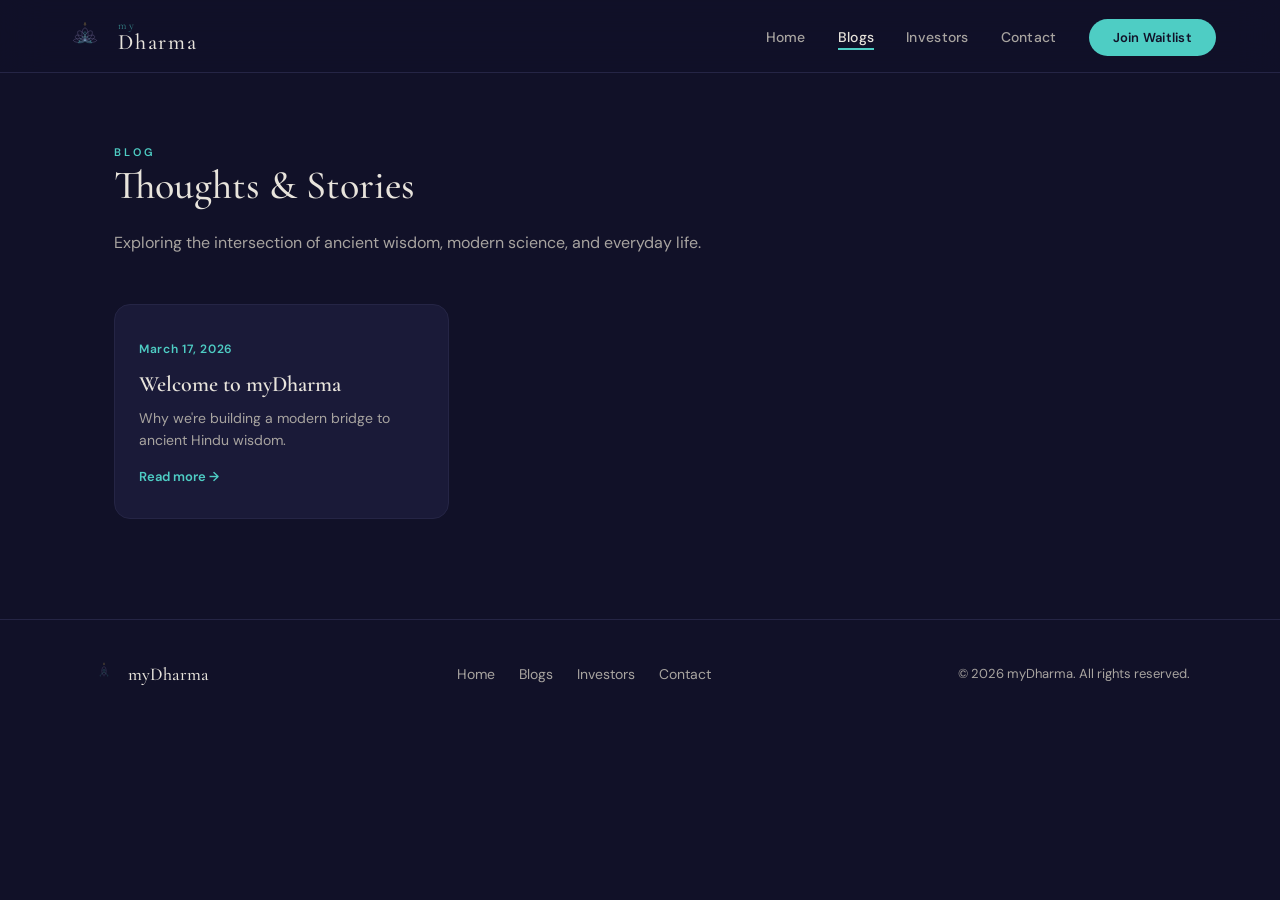
==== website/blogs/index.html @ 7bfa913f "Added website" ====
<!DOCTYPE html>
<html lang="en">
<head>
<meta charset="UTF-8">
<meta name="viewport" content="width=device-width, initial-scale=1.0">
<title>myDharma — Blog</title>
<link href="https://fonts.googleapis.com/css2?family=Cormorant+Garamond:ital,wght@0,300;0,400;0,500;0,600;0,700;1,300;1,400&family=DM+Sans:ital,wght@0,300;0,400;0,500;0,600;0,700;1,400&display=swap" rel="stylesheet">
<link rel="stylesheet" href="../css/styles.css">
<link rel="icon" href="../assets/icons/favicon-32.svg" sizes="32x32" type="image/svg+xml">
<link rel="icon" href="../assets/icons/favicon-16.svg" sizes="16x16" type="image/svg+xml">
<link rel="apple-touch-icon" href="../assets/icons/apple-touch-icon.svg">
</head>
<body>

<!-- NAV -->
<nav>
  <div class="nav-inner">
    <a href="/" class="nav-brand">
      <img class="nav-logo" src="../assets/icons/logo.svg" alt="myDharma" width="42" height="42">
      <span class="nav-brand-text">
        <span class="nav-brand-my">my</span>
        <span class="nav-brand-dharma">Dharma</span>
      </span>
    </a>
    <ul class="nav-links">
      <li><a href="/" class="nav-link">Home</a></li>
      <li><a href="/blogs/" class="nav-link active">Blogs</a></li>
      <li><a href="/investors.html" class="nav-link">Investors</a></li>
      <li><a href="/contact.html" class="nav-link">Contact</a></li>
      <li><a href="/#waitlist" class="nav-cta">Join Waitlist</a></li>
    </ul>
    <button class="hamburger" onclick="toggleMenu()" aria-label="Menu">
      <span></span><span></span><span></span>
    </button>
  </div>
</nav>

<!-- Mobile Menu -->
<div class="mobile-menu" id="mobileMenu">
  <a href="/" onclick="closeMenu()">Home</a>
  <a href="/blogs/" onclick="closeMenu()">Blogs</a>
  <a href="/investors.html" onclick="closeMenu()">Investors</a>
  <a href="/contact.html" onclick="closeMenu()">Contact</a>
  <a href="/#waitlist" class="nav-cta-mobile" onclick="closeMenu()">Join Waitlist</a>
</div>

<!-- BLOG LISTING -->
<section class="blog-listing" id="blog-listing">
  <div class="fade-up">
    <span class="section-label">Blog</span>
    <h1 class="section-title">Thoughts & Stories</h1>
    <p class="section-subtitle">Exploring the intersection of ancient wisdom, modern science, and everyday life.</p>
  </div>
  <div class="blog-grid" id="blogGrid">
    <p class="blog-loading">Loading posts...</p>
  </div>
</section>

<!-- FOOTER -->
<footer>
  <div class="footer-inner">
    <div class="footer-brand">
      <img class="footer-logo" src="../assets/icons/logo-footer.svg" alt="myDharma" width="28" height="28">
      <span class="footer-text">myDharma</span>
    </div>
    <div class="footer-nav">
      <a href="/">Home</a>
      <a href="/blogs/">Blogs</a>
      <a href="/investors.html">Investors</a>
      <a href="/contact.html">Contact</a>
    </div>
    <span class="footer-copy">&copy; 2026 myDharma. All rights reserved.</span>
  </div>
</footer>

<script src="../js/main.js"></script>
<script>
(async function loadBlogListing() {
  const grid = document.getElementById('blogGrid');
  try {
    const res = await fetch('manifest.json');
    const posts = await res.json();

    if (!posts.length) {
      grid.innerHTML = '<p class="blog-loading">No posts yet. Check back soon!</p>';
      return;
    }

    grid.innerHTML = posts.map(post => `
      <a href="post.html?slug=${encodeURIComponent(post.slug)}" class="blog-card fade-up">
        <span class="blog-card-date">${new Date(post.date).toLocaleDateString('en-US', { year: 'numeric', month: 'long', day: 'numeric' })}</span>
        <h3 class="blog-card-title">${post.title}</h3>
        <p class="blog-card-excerpt">${post.excerpt}</p>
        <span class="blog-card-read">Read more →</span>
      </a>
    `).join('');

    // Re-observe new fade-up elements
    grid.querySelectorAll('.fade-up').forEach(el => {
      if (typeof observer !== 'undefined') observer.observe(el);
    });
  } catch {
    grid.innerHTML = '<p class="blog-loading">Could not load posts.</p>';
  }
})();
</script>

</body>
</html>
---- website/css/styles.css ----
:root {
  --bg: #111128;
  --surface: #1a1a38;
  --text-primary: #E8E4DC;
  --text-secondary: #a8a4a0;
  --accent-primary: #4ECDC4;
  --accent-secondary: #9B8EC4;
  --highlight: #FFD25A;
  --border: #252545;
  --success: #5AD4A6;
  --error: #E85D75;
}

* { margin: 0; padding: 0; box-sizing: border-box; }

html {
  scroll-behavior: smooth;
  scroll-padding-top: 80px;
}

body {
  font-family: 'DM Sans', sans-serif;
  background: var(--bg);
  color: var(--text-primary);
  overflow-x: hidden;
  -webkit-font-smoothing: antialiased;
}

/* ===== NAV ===== */
nav {
  position: fixed;
  top: 0;
  left: 0;
  width: 100%;
  z-index: 1000;
  background: rgba(17, 17, 40, 0.85);
  backdrop-filter: blur(20px);
  -webkit-backdrop-filter: blur(20px);
  border-bottom: 1px solid var(--border);
  transition: all 0.3s ease;
}

.nav-inner {
  max-width: 1200px;
  margin: 0 auto;
  padding: 0 24px;
  height: 72px;
  display: flex;
  align-items: center;
  justify-content: space-between;
}

.nav-brand {
  display: flex;
  align-items: center;
  gap: 12px;
  text-decoration: none;
}

.nav-logo {
  width: 42px;
  height: 42px;
}

.nav-brand-text {
  display: flex;
  flex-direction: column;
  line-height: 1;
}

.nav-brand-my {
  font-family: 'Cormorant Garamond', serif;
  font-size: 11px;
  letter-spacing: 0.25em;
  color: var(--accent-primary);
  opacity: 0.7;
  font-weight: 300;
}

.nav-brand-dharma {
  font-family: 'Cormorant Garamond', serif;
  font-size: 22px;
  letter-spacing: 0.08em;
  font-weight: 500;
  color: var(--text-primary);
}

.nav-links {
  display: flex;
  align-items: center;
  gap: 32px;
  list-style: none;
}

.nav-links a {
  text-decoration: none;
  color: var(--text-secondary);
  font-size: 14px;
  font-weight: 500;
  letter-spacing: 0.02em;
  transition: color 0.3s;
  position: relative;
}

.nav-links a::after {
  content: '';
  position: absolute;
  bottom: -4px;
  left: 0;
  width: 0;
  height: 1.5px;
  background: var(--accent-primary);
  transition: width 0.3s;
}

.nav-links a:hover { color: var(--text-primary); }
.nav-links a:hover::after { width: 100%; }

.nav-cta {
  background: var(--accent-primary) !important;
  color: var(--bg) !important;
  padding: 10px 24px;
  border-radius: 100px;
  font-weight: 600 !important;
  font-size: 13px !important;
  letter-spacing: 0.04em;
  transition: transform 0.2s, box-shadow 0.2s !important;
}

.nav-cta:hover {
  transform: translateY(-1px);
  box-shadow: 0 4px 20px rgba(78, 205, 196, 0.3);
}

.nav-cta::after { display: none !important; }

/* Hamburger */
.hamburger {
  display: none;
  flex-direction: column;
  gap: 5px;
  cursor: pointer;
  padding: 8px;
  background: none;
  border: none;
}

.hamburger span {
  width: 24px;
  height: 2px;
  background: var(--text-primary);
  transition: all 0.3s;
  border-radius: 2px;
}

.hamburger.active span:nth-child(1) { transform: rotate(45deg) translate(5px, 5px); }
.hamburger.active span:nth-child(2) { opacity: 0; }
.hamburger.active span:nth-child(3) { transform: rotate(-45deg) translate(5px, -5px); }

/* Mobile menu */
.mobile-menu {
  display: none;
  position: fixed;
  top: 72px;
  left: 0;
  width: 100%;
  background: rgba(17, 17, 40, 0.97);
  backdrop-filter: blur(30px);
  -webkit-backdrop-filter: blur(30px);
  padding: 32px 24px;
  border-bottom: 1px solid var(--border);
  flex-direction: column;
  gap: 24px;
  z-index: 999;
}

.mobile-menu.active { display: flex; }

.mobile-menu a {
  text-decoration: none;
  color: var(--text-secondary);
  font-size: 18px;
  font-weight: 500;
  padding: 8px 0;
  transition: color 0.3s;
}

.mobile-menu a:hover { color: var(--text-primary); }

.mobile-menu .nav-cta-mobile {
  display: inline-block;
  background: var(--accent-primary);
  color: var(--bg);
  padding: 14px 32px;
  border-radius: 100px;
  font-weight: 600;
  text-align: center;
  margin-top: 8px;
}

/* ===== HERO ===== */
.hero {
  min-height: 100vh;
  display: flex;
  align-items: center;
  justify-content: center;
  text-align: center;
  padding: 120px 24px 80px;
  position: relative;
  overflow: hidden;
}

.hero-bg {
  position: absolute;
  inset: 0;
  background:
    radial-gradient(ellipse 60% 50% at 50% 40%, rgba(155, 142, 196, 0.08) 0%, transparent 70%),
    radial-gradient(ellipse 40% 40% at 30% 70%, rgba(78, 205, 196, 0.05) 0%, transparent 60%),
    radial-gradient(ellipse 40% 40% at 70% 30%, rgba(255, 210, 90, 0.03) 0%, transparent 60%);
  pointer-events: none;
}

.hero-content {
  position: relative;
  z-index: 1;
  max-width: 800px;
}

.hero-logo-container {
  margin-bottom: 40px;
  display: flex;
  flex-direction: column;
  align-items: center;
}

.hero-logo {
  width: 200px;
  height: 200px;
  margin-bottom: 24px;
  filter: drop-shadow(0 0 40px rgba(155, 142, 196, 0.2));
  animation: floatLogo 6s ease-in-out infinite;
}

@keyframes floatLogo {
  0%, 100% { transform: translateY(0); }
  50% { transform: translateY(-8px); }
}

.hero-brand-my {
  font-family: 'Cormorant Garamond', serif;
  font-size: 18px;
  letter-spacing: 0.35em;
  color: var(--accent-primary);
  opacity: 0.7;
  font-weight: 300;
}

.hero-brand-dharma {
  font-family: 'Cormorant Garamond', serif;
  font-size: 56px;
  letter-spacing: 0.08em;
  font-weight: 500;
  color: var(--text-primary);
  line-height: 1.1;
}

.hero-tagline {
  font-family: 'Cormorant Garamond', serif;
  font-size: 22px;
  color: var(--text-secondary);
  font-weight: 300;
  margin-top: 16px;
  letter-spacing: 0.04em;
  font-style: italic;
}

.hero-desc {
  font-size: 16px;
  color: var(--text-secondary);
  line-height: 1.7;
  margin-top: 32px;
  max-width: 560px;
  margin-left: auto;
  margin-right: auto;
}

.hero-buttons {
  margin-top: 40px;
  display: flex;
  gap: 16px;
  justify-content: center;
  flex-wrap: wrap;
}

.btn-primary {
  background: var(--accent-primary);
  color: var(--bg);
  padding: 16px 40px;
  border-radius: 100px;
  font-weight: 600;
  font-size: 15px;
  text-decoration: none;
  transition: transform 0.2s, box-shadow 0.2s;
  letter-spacing: 0.02em;
}

.btn-primary:hover {
  transform: translateY(-2px);
  box-shadow: 0 8px 30px rgba(78, 205, 196, 0.25);
}

.btn-secondary {
  border: 1px solid var(--border);
  color: var(--text-primary);
  padding: 16px 40px;
  border-radius: 100px;
  font-weight: 500;
  font-size: 15px;
  text-decoration: none;
  transition: all 0.3s;
  letter-spacing: 0.02em;
}

.btn-secondary:hover {
  border-color: var(--accent-secondary);
  background: rgba(155, 142, 196, 0.08);
}

/* ===== SECTIONS ===== */
section {
  padding: 100px 24px;
  max-width: 1100px;
  margin: 0 auto;
}

.section-label {
  font-size: 11px;
  letter-spacing: 0.3em;
  text-transform: uppercase;
  color: var(--accent-primary);
  font-weight: 600;
  margin-bottom: 16px;
}

.section-title {
  font-family: 'Cormorant Garamond', serif;
  font-size: 40px;
  font-weight: 500;
  color: var(--text-primary);
  line-height: 1.2;
  margin-bottom: 20px;
}

.section-subtitle {
  font-size: 16px;
  color: var(--text-secondary);
  line-height: 1.7;
  max-width: 600px;
}

/* ===== PROBLEM ===== */
#problem { padding-top: 120px; }

.problem-cards {
  display: grid;
  grid-template-columns: repeat(2, 1fr);
  gap: 20px;
  margin-top: 48px;
}

.problem-card {
  background: var(--surface);
  border: 1px solid var(--border);
  border-radius: 16px;
  padding: 32px;
  transition: transform 0.3s, border-color 0.3s;
}

.problem-card:hover {
  transform: translateY(-4px);
  border-color: rgba(155, 142, 196, 0.3);
}

.problem-icon {
  width: 40px;
  height: 40px;
  border-radius: 10px;
  display: flex;
  align-items: center;
  justify-content: center;
  margin-bottom: 16px;
  font-size: 20px;
}

.problem-card h3 {
  font-family: 'Cormorant Garamond', serif;
  font-size: 20px;
  font-weight: 600;
  margin-bottom: 8px;
  color: var(--text-primary);
}

.problem-card p {
  font-size: 14px;
  color: var(--text-secondary);
  line-height: 1.6;
}

/* ===== SOLUTION ===== */
.solution-points {
  display: grid;
  grid-template-columns: repeat(2, 1fr);
  gap: 20px;
  margin-top: 48px;
}

.solution-point {
  display: flex;
  gap: 16px;
  align-items: flex-start;
  background: var(--surface);
  border: 1px solid var(--border);
  border-radius: 16px;
  padding: 28px;
  transition: transform 0.3s, border-color 0.3s;
}

.solution-point:hover {
  transform: translateY(-4px);
  border-color: rgba(78, 205, 196, 0.3);
}

.solution-icon {
  width: 36px;
  height: 36px;
  min-width: 36px;
  border-radius: 50%;
  background: rgba(78, 205, 196, 0.1);
  display: flex;
  align-items: center;
  justify-content: center;
  color: var(--accent-primary);
  font-size: 16px;
  font-weight: 700;
}

.solution-point h3 {
  font-size: 15px;
  font-weight: 600;
  margin-bottom: 4px;
  color: var(--text-primary);
}

.solution-point p {
  font-size: 14px;
  color: var(--text-secondary);
  line-height: 1.5;
}

/* ===== AUDIENCE ===== */
.audience-grid {
  display: grid;
  grid-template-columns: repeat(3, 1fr);
  gap: 24px;
  margin-top: 48px;
}

.audience-card {
  background: var(--surface);
  border: 1px solid var(--border);
  border-radius: 20px;
  padding: 36px 28px;
  text-align: center;
  transition: transform 0.3s, border-color 0.3s;
  position: relative;
  overflow: hidden;
}

.audience-card::before {
  content: '';
  position: absolute;
  top: 0;
  left: 0;
  right: 0;
  height: 3px;
  border-radius: 20px 20px 0 0;
}

.audience-card:nth-child(1)::before { background: var(--accent-primary); }
.audience-card:nth-child(2)::before { background: var(--accent-secondary); }
.audience-card:nth-child(3)::before { background: var(--highlight); }

.audience-card:hover {
  transform: translateY(-6px);
  border-color: rgba(78, 205, 196, 0.2);
}

.audience-emoji {
  font-size: 40px;
  margin-bottom: 16px;
  display: block;
}

.audience-card h3 {
  font-family: 'Cormorant Garamond', serif;
  font-size: 22px;
  font-weight: 600;
  margin-bottom: 12px;
  color: var(--text-primary);
}

.audience-card p {
  font-size: 14px;
  color: var(--text-secondary);
  line-height: 1.6;
}

/* ===== JOURNEY ===== */
.journey-steps {
  display: flex;
  flex-direction: column;
  gap: 0;
  margin-top: 48px;
  position: relative;
}

.journey-line {
  position: absolute;
  left: 24px;
  top: 40px;
  bottom: 40px;
  width: 2px;
  background: linear-gradient(to bottom, var(--accent-primary), var(--accent-secondary), var(--highlight), var(--success));
  border-radius: 2px;
}

.journey-step {
  display: flex;
  gap: 24px;
  align-items: flex-start;
  padding: 24px 0;
  position: relative;
}

.journey-dot {
  width: 48px;
  height: 48px;
  min-width: 48px;
  border-radius: 50%;
  display: flex;
  align-items: center;
  justify-content: center;
  font-size: 20px;
  position: relative;
  z-index: 2;
}

.journey-step:nth-child(2) .journey-dot { background: rgba(78, 205, 196, 0.15); border: 2px solid var(--accent-primary); }
.journey-step:nth-child(3) .journey-dot { background: rgba(155, 142, 196, 0.15); border: 2px solid var(--accent-secondary); }
.journey-step:nth-child(4) .journey-dot { background: rgba(255, 210, 90, 0.15); border: 2px solid var(--highlight); }
.journey-step:nth-child(5) .journey-dot { background: rgba(90, 212, 166, 0.15); border: 2px solid var(--success); }

.journey-text h3 {
  font-family: 'Cormorant Garamond', serif;
  font-size: 22px;
  font-weight: 600;
  margin-bottom: 6px;
  color: var(--text-primary);
}

.journey-text p {
  font-size: 14px;
  color: var(--text-secondary);
  line-height: 1.6;
}

.journey-tag {
  display: inline-block;
  font-size: 11px;
  letter-spacing: 0.1em;
  text-transform: uppercase;
  padding: 4px 10px;
  border-radius: 100px;
  margin-top: 8px;
  font-weight: 600;
}

.journey-step:nth-child(2) .journey-tag { background: rgba(78, 205, 196, 0.1); color: var(--accent-primary); }
.journey-step:nth-child(3) .journey-tag { background: rgba(155, 142, 196, 0.1); color: var(--accent-secondary); }
.journey-step:nth-child(4) .journey-tag { background: rgba(255, 210, 90, 0.1); color: var(--highlight); }
.journey-step:nth-child(5) .journey-tag { background: rgba(90, 212, 166, 0.1); color: var(--success); }

/* ===== EXPLORE ===== */
.explore-cards {
  display: grid;
  grid-template-columns: repeat(3, 1fr);
  gap: 20px;
  margin-top: 48px;
}

.explore-card {
  background: var(--surface);
  border: 1px solid var(--border);
  border-radius: 16px;
  padding: 32px 24px;
  text-align: center;
  transition: transform 0.3s, border-color 0.3s;
}

.explore-card:hover {
  transform: translateY(-4px);
  border-color: rgba(155, 142, 196, 0.3);
}

.explore-card-icon {
  font-size: 36px;
  margin-bottom: 16px;
  display: block;
}

.explore-card h3 {
  font-family: 'Cormorant Garamond', serif;
  font-size: 20px;
  font-weight: 600;
  margin-bottom: 8px;
  color: var(--text-primary);
}

.explore-card p {
  font-size: 14px;
  color: var(--text-secondary);
  line-height: 1.6;
}

/* ===== COMPETITION ===== */
.comp-table {
  margin-top: 48px;
  width: 100%;
  overflow-x: auto;
}

.comp-grid {
  display: grid;
  grid-template-columns: 1fr repeat(3, 1fr);
  gap: 2px;
  min-width: 600px;
}

.comp-cell {
  padding: 20px 16px;
  font-size: 14px;
  color: var(--text-secondary);
  background: var(--surface);
}

.comp-header {
  font-weight: 600;
  color: var(--text-primary);
  font-size: 13px;
  letter-spacing: 0.04em;
  background: var(--border);
}

.comp-header.ours {
  color: var(--accent-primary);
}

.comp-feature {
  font-weight: 500;
  color: var(--text-primary);
  font-size: 13px;
}

.comp-yes {
  color: var(--accent-primary);
  font-weight: 600;
}

.comp-no {
  color: var(--text-secondary);
  opacity: 0.5;
}

.comp-cell:first-child {
  border-radius: 8px 0 0 8px;
}

.comp-cell:last-child {
  border-radius: 0 8px 8px 0;
}

/* ===== BUSINESS MODEL ===== */
.model-options {
  display: grid;
  grid-template-columns: repeat(3, 1fr);
  gap: 20px;
  margin-top: 48px;
}

.model-card {
  background: var(--surface);
  border: 1px solid var(--border);
  border-radius: 16px;
  padding: 32px 24px;
  transition: transform 0.3s, border-color 0.3s;
}

.model-card:hover {
  transform: translateY(-4px);
  border-color: rgba(78, 205, 196, 0.2);
}

.model-badge {
  display: inline-block;
  font-size: 10px;
  letter-spacing: 0.15em;
  text-transform: uppercase;
  padding: 4px 12px;
  border-radius: 100px;
  font-weight: 700;
  margin-bottom: 16px;
}

.model-card:nth-child(1) .model-badge { background: rgba(78, 205, 196, 0.1); color: var(--accent-primary); }
.model-card:nth-child(2) .model-badge { background: rgba(155, 142, 196, 0.1); color: var(--accent-secondary); }
.model-card:nth-child(3) .model-badge { background: rgba(255, 210, 90, 0.1); color: var(--highlight); }

.model-card h3 {
  font-family: 'Cormorant Garamond', serif;
  font-size: 20px;
  font-weight: 600;
  margin-bottom: 8px;
  color: var(--text-primary);
}

.model-card p {
  font-size: 14px;
  color: var(--text-secondary);
  line-height: 1.6;
}

.model-note {
  margin-top: 24px;
  padding: 20px 24px;
  background: rgba(78, 205, 196, 0.05);
  border: 1px solid rgba(78, 205, 196, 0.15);
  border-radius: 12px;
  font-size: 14px;
  color: var(--text-secondary);
  line-height: 1.6;
}

/* ===== ROADMAP ===== */
.roadmap-items {
  display: grid;
  grid-template-columns: repeat(3, 1fr);
  gap: 20px;
  margin-top: 48px;
}

.roadmap-item {
  background: var(--surface);
  border: 1px solid var(--border);
  border-radius: 16px;
  padding: 32px 24px;
  position: relative;
  overflow: hidden;
}

.roadmap-item::before {
  content: '';
  position: absolute;
  top: 0; left: 0; right: 0;
  height: 3px;
}

.roadmap-item:nth-child(1)::before { background: var(--accent-primary); }
.roadmap-item:nth-child(2)::before { background: var(--accent-secondary); }
.roadmap-item:nth-child(3)::before { background: var(--highlight); }

.roadmap-time {
  font-size: 11px;
  letter-spacing: 0.15em;
  text-transform: uppercase;
  font-weight: 700;
  margin-bottom: 12px;
}

.roadmap-item:nth-child(1) .roadmap-time { color: var(--accent-primary); }
.roadmap-item:nth-child(2) .roadmap-time { color: var(--accent-secondary); }
.roadmap-item:nth-child(3) .roadmap-time { color: var(--highlight); }

.roadmap-item h3 {
  font-family: 'Cormorant Garamond', serif;
  font-size: 20px;
  font-weight: 600;
  margin-bottom: 8px;
  color: var(--text-primary);
}

.roadmap-item p {
  font-size: 14px;
  color: var(--text-secondary);
  line-height: 1.6;
}

/* ===== CTA ===== */
.cta-section {
  text-align: center;
  padding: 120px 24px;
  position: relative;
}

.cta-section::before {
  content: '';
  position: absolute;
  inset: 0;
  background: radial-gradient(ellipse 60% 60% at 50% 50%, rgba(155, 142, 196, 0.06) 0%, transparent 70%);
  pointer-events: none;
}

.cta-content {
  position: relative;
  z-index: 1;
}

.cta-section .section-title {
  font-size: 48px;
  max-width: 600px;
  margin: 0 auto 16px;
}

/* ===== FOOTER ===== */
footer {
  border-top: 1px solid var(--border);
  padding: 40px 24px;
  text-align: center;
}

.footer-inner {
  max-width: 1100px;
  margin: 0 auto;
  display: flex;
  align-items: center;
  justify-content: space-between;
}

.footer-brand {
  display: flex;
  align-items: center;
  gap: 10px;
}

.footer-logo {
  width: 28px;
  height: 28px;
}

.footer-text {
  font-family: 'Cormorant Garamond', serif;
  font-size: 18px;
  font-weight: 500;
  color: var(--text-primary);
}

.footer-copy {
  font-size: 13px;
  color: var(--text-secondary);
}

/* ===== SCROLL ANIMATIONS ===== */
.fade-up {
  opacity: 0;
  transform: translateY(30px);
  transition: opacity 0.7s ease, transform 0.7s ease;
}

.fade-up.visible {
  opacity: 1;
  transform: translateY(0);
}

/* ===== MOBILE ===== */
@media (max-width: 768px) {
  .nav-links { display: none; }
  .hamburger { display: flex; }

  .hero { min-height: 100svh; padding: 100px 20px 60px; }
  .hero-logo { width: 160px; height: 160px; }
  .hero-brand-dharma { font-size: 42px; }
  .hero-brand-my { font-size: 14px; }
  .hero-tagline { font-size: 18px; }
  .hero-desc { font-size: 15px; }
  .hero-buttons { flex-direction: column; align-items: center; }
  .btn-primary, .btn-secondary { width: 100%; max-width: 280px; text-align: center; }

  section { padding: 72px 20px; }
  .section-title { font-size: 30px; }

  .problem-cards { grid-template-columns: 1fr; }
  .solution-points { grid-template-columns: 1fr; }
  .audience-grid { grid-template-columns: 1fr; }
  .explore-cards { grid-template-columns: 1fr; }
  .model-options { grid-template-columns: 1fr; }
  .roadmap-items { grid-template-columns: 1fr; }

  .journey-line { left: 23px; }

  .comp-grid { min-width: 500px; }
  .comp-cell { padding: 14px 10px; font-size: 12px; }

  .cta-section .section-title { font-size: 32px; }

  .footer-inner { flex-direction: column; gap: 12px; }
}

@media (max-width: 480px) {
  .hero-logo { width: 130px; height: 130px; }
  .hero-brand-dharma { font-size: 36px; }
  .section-title { font-size: 26px; }
  .nav-inner { padding: 0 16px; }
}

/* ===== COMING SOON BADGE ===== */
.badge-coming-soon {
  display: inline-block;
  margin-top: 32px;
  padding: 8px 24px;
  font-size: 12px;
  font-weight: 700;
  letter-spacing: 0.15em;
  text-transform: uppercase;
  color: var(--bg);
  background: var(--accent-primary);
  border-radius: 100px;
}

/* ===== STORE BADGES ===== */
.store-badges {
  display: flex;
  justify-content: center;
  gap: 16px;
  margin-top: 24px;
  flex-wrap: wrap;
}

.store-badges img {
  height: 54px;
  width: auto;
  opacity: 0.85;
  transition: opacity 0.3s, transform 0.2s;
  border-radius: 8px;
}

.store-badges img:hover {
  opacity: 1;
  transform: translateY(-2px);
}

/* ===== WAITLIST FORM ===== */
.waitlist-section {
  margin-top: 32px;
  max-width: 480px;
  margin-left: auto;
  margin-right: auto;
}

.waitlist-form {
  display: flex;
  gap: 12px;
  width: 100%;
}

.waitlist-form input[type="email"] {
  flex: 1;
  padding: 14px 20px;
  font-size: 15px;
  font-family: 'DM Sans', sans-serif;
  background: var(--surface);
  border: 1px solid var(--border);
  border-radius: 100px;
  color: var(--text-primary);
  outline: none;
  transition: border-color 0.3s;
}

.waitlist-form input[type="email"]::placeholder {
  color: var(--text-secondary);
}

.waitlist-form input[type="email"]:focus {
  border-color: var(--accent-primary);
}

.waitlist-form .btn-primary {
  white-space: nowrap;
  cursor: pointer;
  border: none;
  font-family: 'DM Sans', sans-serif;
}

.waitlist-form .btn-primary:disabled {
  opacity: 0.6;
  cursor: not-allowed;
  transform: none;
}

.waitlist-success {
  margin-top: 16px;
  font-size: 16px;
  color: var(--success);
  text-align: center;
  line-height: 1.5;
}

.waitlist-error {
  margin-top: 8px;
  font-size: 14px;
  color: var(--error);
  text-align: center;
}

/* ===== NAV ACTIVE STATE ===== */
.nav-link.active {
  color: var(--text-primary);
}

.nav-link.active::after {
  width: 100%;
}

/* ===== FOOTER NAV ===== */
.footer-nav {
  display: flex;
  align-items: center;
  gap: 24px;
}

.footer-nav a {
  text-decoration: none;
  color: var(--text-secondary);
  font-size: 14px;
  transition: color 0.3s;
}

.footer-nav a:hover {
  color: var(--text-primary);
}

/* ===== INVESTOR HERO ===== */
.investor-hero {
  min-height: 60vh;
  padding-top: 140px;
}

/* ===== BLOG LISTING ===== */
.blog-listing {
  padding-top: 140px;
}

.blog-grid {
  display: grid;
  grid-template-columns: repeat(3, 1fr);
  gap: 24px;
  margin-top: 48px;
}

.blog-card {
  display: block;
  text-decoration: none;
  background: var(--surface);
  border: 1px solid var(--border);
  border-radius: 16px;
  padding: 32px 24px;
  transition: transform 0.3s, border-color 0.3s;
}

.blog-card:hover {
  transform: translateY(-4px);
  border-color: rgba(78, 205, 196, 0.3);
}

.blog-card-date {
  font-size: 12px;
  color: var(--accent-primary);
  letter-spacing: 0.06em;
  font-weight: 600;
}

.blog-card-title {
  font-family: 'Cormorant Garamond', serif;
  font-size: 22px;
  font-weight: 600;
  color: var(--text-primary);
  margin: 12px 0 8px;
  line-height: 1.3;
}

.blog-card-excerpt {
  font-size: 14px;
  color: var(--text-secondary);
  line-height: 1.6;
}

.blog-card-read {
  display: inline-block;
  margin-top: 16px;
  font-size: 13px;
  font-weight: 600;
  color: var(--accent-primary);
}

.blog-loading {
  color: var(--text-secondary);
  font-size: 15px;
  grid-column: 1 / -1;
  text-align: center;
  padding: 40px 0;
}

/* ===== BLOG POST PAGE ===== */
.blog-post-page {
  padding: 140px 24px 80px;
  max-width: 800px;
  margin: 0 auto;
}

.blog-post-header {
  margin-bottom: 48px;
}

.blog-back-link {
  display: inline-block;
  text-decoration: none;
  color: var(--accent-primary);
  font-size: 14px;
  font-weight: 500;
  margin-bottom: 24px;
  transition: opacity 0.3s;
}

.blog-back-link:hover {
  opacity: 0.7;
}

.blog-post-date {
  display: block;
  font-size: 13px;
  color: var(--accent-primary);
  letter-spacing: 0.06em;
  font-weight: 600;
  margin-bottom: 12px;
}

/* ===== BLOG CONTENT (Markdown) ===== */
.blog-content {
  font-size: 16px;
  color: var(--text-secondary);
  line-height: 1.8;
}

.blog-content h1 {
  font-family: 'Cormorant Garamond', serif;
  font-size: 36px;
  font-weight: 500;
  color: var(--text-primary);
  margin: 48px 0 16px;
  line-height: 1.2;
}

.blog-content h2 {
  font-family: 'Cormorant Garamond', serif;
  font-size: 28px;
  font-weight: 500;
  color: var(--text-primary);
  margin: 40px 0 12px;
  line-height: 1.3;
}

.blog-content h3 {
  font-family: 'Cormorant Garamond', serif;
  font-size: 22px;
  font-weight: 600;
  color: var(--text-primary);
  margin: 32px 0 8px;
}

.blog-content h4 {
  font-size: 16px;
  font-weight: 600;
  color: var(--text-primary);
  margin: 24px 0 8px;
}

.blog-content p {
  margin-bottom: 20px;
}

.blog-content a {
  color: var(--accent-primary);
  text-decoration: underline;
  text-underline-offset: 3px;
}

.blog-content a:hover {
  opacity: 0.8;
}

.blog-content ul,
.blog-content ol {
  margin: 16px 0 20px 24px;
}

.blog-content li {
  margin-bottom: 8px;
}

.blog-content blockquote {
  border-left: 3px solid var(--accent-secondary);
  padding: 12px 20px;
  margin: 24px 0;
  background: rgba(155, 142, 196, 0.05);
  border-radius: 0 8px 8px 0;
  font-style: italic;
  color: var(--text-primary);
}

.blog-content code {
  font-size: 14px;
  background: var(--surface);
  padding: 2px 6px;
  border-radius: 4px;
  border: 1px solid var(--border);
}

.blog-content pre {
  background: var(--surface);
  border: 1px solid var(--border);
  border-radius: 12px;
  padding: 20px;
  overflow-x: auto;
  margin: 24px 0;
}

.blog-content pre code {
  background: none;
  border: none;
  padding: 0;
}

.blog-content img {
  max-width: 100%;
  height: auto;
  border-radius: 12px;
  margin: 24px 0;
}

.blog-content em {
  color: var(--text-primary);
}

.blog-content strong {
  color: var(--text-primary);
  font-weight: 600;
}

/* ===== MOBILE — new components ===== */
@media (max-width: 768px) {
  .waitlist-form {
    flex-direction: column;
  }

  .waitlist-form .btn-primary {
    width: 100%;
    text-align: center;
  }

  .store-badges img {
    height: 40px;
  }

  .blog-grid {
    grid-template-columns: 1fr;
  }

  .investor-hero {
    min-height: auto;
    padding-top: 120px;
  }

  .blog-listing {
    padding-top: 120px;
  }

  .blog-post-page {
    padding-top: 120px;
  }

  .footer-inner {
    gap: 16px;
  }

  .footer-nav {
    gap: 16px;
  }
}

@media (max-width: 480px) {
  .store-badges img {
    height: 36px;
  }

  .blog-content h1 { font-size: 28px; }
  .blog-content h2 { font-size: 22px; }
}

/* ===== CONTACT PAGE ===== */
.contact-section {
  padding-top: 140px;
}

.contact-cards {
  display: grid;
  grid-template-columns: repeat(2, 1fr);
  gap: 24px;
  margin-top: 48px;
}

.contact-card {
  background: var(--surface);
  border: 1px solid var(--border);
  border-radius: 16px;
  padding: 36px 28px;
  text-align: center;
  transition: transform 0.3s, border-color 0.3s;
}

.contact-card:hover {
  transform: translateY(-4px);
  border-color: rgba(78, 205, 196, 0.3);
}

.contact-card-emoji {
  font-size: 40px;
  margin-bottom: 16px;
  display: block;
}

.contact-card h3 {
  font-family: 'Cormorant Garamond', serif;
  font-size: 22px;
  font-weight: 600;
  color: var(--text-primary);
  margin-bottom: 8px;
}

.contact-card a {
  color: var(--accent-primary);
  text-decoration: none;
  font-size: 15px;
  transition: opacity 0.3s;
}

.contact-card a:hover {
  opacity: 0.7;
}

@media (max-width: 768px) {
  .contact-cards {
    grid-template-columns: 1fr;
  }

  .contact-section {
    padding-top: 120px;
  }
}
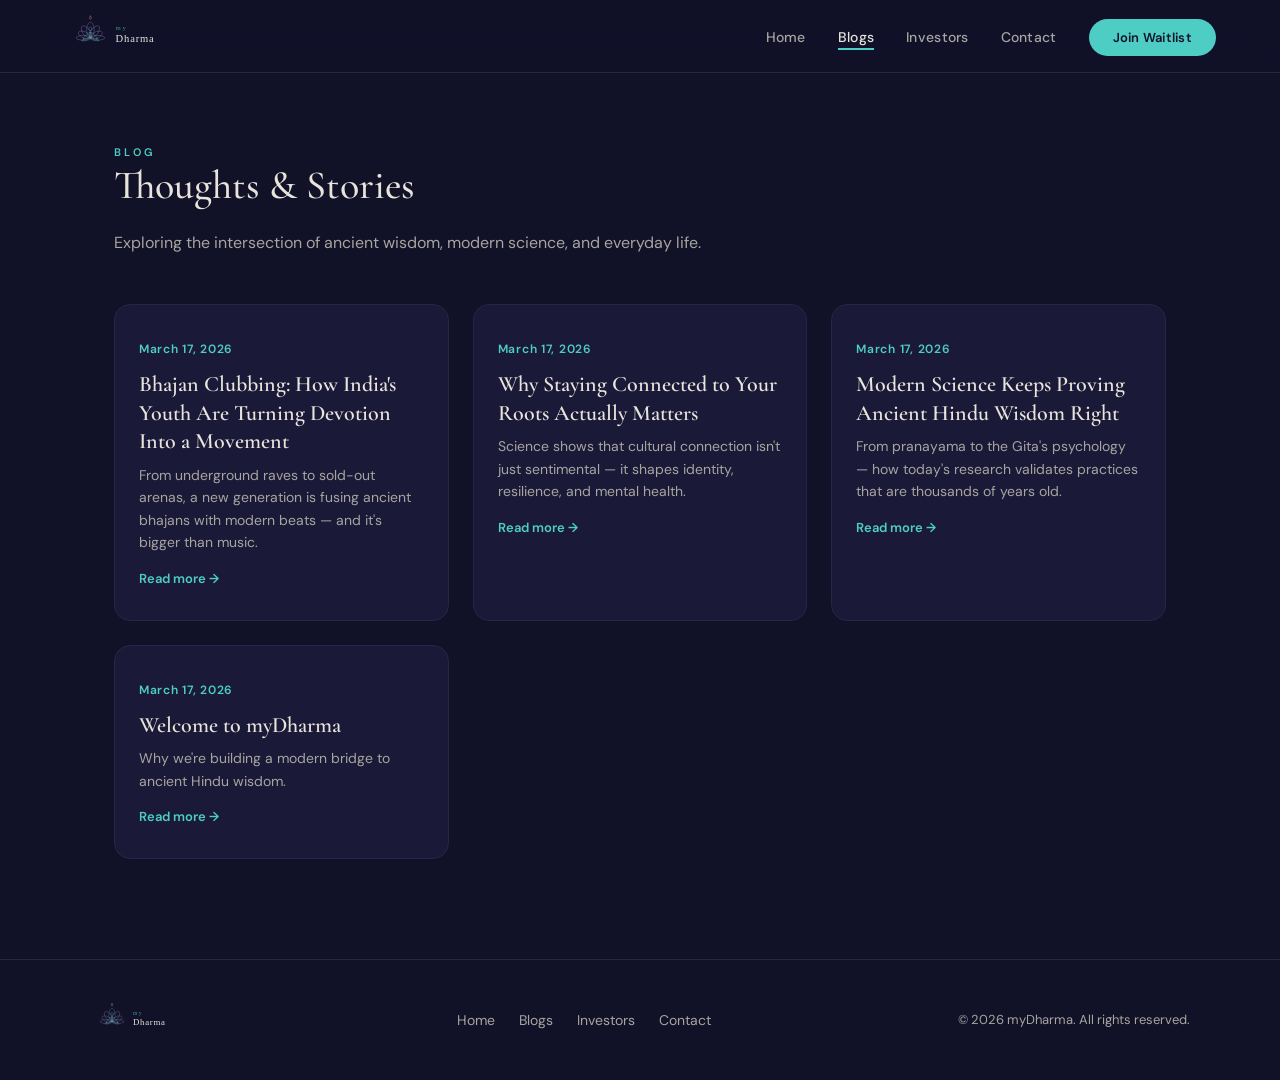
==== commit fab6ab26: "Updated panchang logic" ====
--- a/website/blogs/index.html
+++ b/website/blogs/index.html
@@ -16,11 +16,7 @@
 <nav>
   <div class="nav-inner">
     <a href="/" class="nav-brand">
-      <img class="nav-logo" src="../assets/icons/logo.svg" alt="myDharma" width="42" height="42">
-      <span class="nav-brand-text">
-        <span class="nav-brand-my">my</span>
-        <span class="nav-brand-dharma">Dharma</span>
-      </span>
+      <img class="nav-brand-logo" src="../assets/icons/logos/logo-horizontal.svg" alt="myDharma" height="48">
     </a>
     <ul class="nav-links">
       <li><a href="/" class="nav-link">Home</a></li>
@@ -60,8 +56,7 @@
 <footer>
   <div class="footer-inner">
     <div class="footer-brand">
-      <img class="footer-logo" src="../assets/icons/logo-footer.svg" alt="myDharma" width="28" height="28">
-      <span class="footer-text">myDharma</span>
+      <img class="footer-brand-logo" src="../assets/icons/logos/logo-horizontal.svg" alt="myDharma" height="40">
     </div>
     <div class="footer-nav">
       <a href="/">Home</a>
--- a/website/css/styles.css
+++ b/website/css/styles.css
@@ -53,36 +53,12 @@
 .nav-brand {
   display: flex;
   align-items: center;
-  gap: 12px;
   text-decoration: none;
 }
 
-.nav-logo {
-  width: 42px;
-  height: 42px;
-}
-
-.nav-brand-text {
-  display: flex;
-  flex-direction: column;
-  line-height: 1;
-}
-
-.nav-brand-my {
-  font-family: 'Cormorant Garamond', serif;
-  font-size: 11px;
-  letter-spacing: 0.25em;
-  color: var(--accent-primary);
-  opacity: 0.7;
-  font-weight: 300;
-}
-
-.nav-brand-dharma {
-  font-family: 'Cormorant Garamond', serif;
-  font-size: 22px;
-  letter-spacing: 0.08em;
-  font-weight: 500;
-  color: var(--text-primary);
+.nav-brand-logo {
+  height: 48px;
+  width: auto;
 }
 
 .nav-links {
@@ -227,16 +203,16 @@
 }
 
 .hero-logo-container {
-  margin-bottom: 40px;
+  margin-bottom: -24px;
   display: flex;
   flex-direction: column;
   align-items: center;
+  gap: 0;
 }
 
 .hero-logo {
-  width: 200px;
-  height: 200px;
-  margin-bottom: 24px;
+  width: 280px;
+  height: auto;
   filter: drop-shadow(0 0 40px rgba(155, 142, 196, 0.2));
   animation: floatLogo 6s ease-in-out infinite;
 }
@@ -246,30 +222,12 @@
   50% { transform: translateY(-8px); }
 }
 
-.hero-brand-my {
-  font-family: 'Cormorant Garamond', serif;
-  font-size: 18px;
-  letter-spacing: 0.35em;
-  color: var(--accent-primary);
-  opacity: 0.7;
-  font-weight: 300;
-}
-
-.hero-brand-dharma {
-  font-family: 'Cormorant Garamond', serif;
-  font-size: 56px;
-  letter-spacing: 0.08em;
-  font-weight: 500;
-  color: var(--text-primary);
-  line-height: 1.1;
-}
-
 .hero-tagline {
   font-family: 'Cormorant Garamond', serif;
   font-size: 22px;
   color: var(--text-secondary);
   font-weight: 300;
-  margin-top: 16px;
+  margin-top: 0;
   letter-spacing: 0.04em;
   font-style: italic;
 }
@@ -848,19 +806,11 @@
 .footer-brand {
   display: flex;
   align-items: center;
-  gap: 10px;
-}
-
-.footer-logo {
-  width: 28px;
-  height: 28px;
-}
-
-.footer-text {
-  font-family: 'Cormorant Garamond', serif;
-  font-size: 18px;
-  font-weight: 500;
-  color: var(--text-primary);
+}
+
+.footer-brand-logo {
+  height: 40px;
+  width: auto;
 }
 
 .footer-copy {
@@ -886,9 +836,8 @@
   .hamburger { display: flex; }
 
   .hero { min-height: 100svh; padding: 100px 20px 60px; }
-  .hero-logo { width: 160px; height: 160px; }
-  .hero-brand-dharma { font-size: 42px; }
-  .hero-brand-my { font-size: 14px; }
+  .hero-logo { width: 220px; }
+  .nav-brand-logo { height: 40px; }
   .hero-tagline { font-size: 18px; }
   .hero-desc { font-size: 15px; }
   .hero-buttons { flex-direction: column; align-items: center; }
@@ -915,8 +864,7 @@
 }
 
 @media (max-width: 480px) {
-  .hero-logo { width: 130px; height: 130px; }
-  .hero-brand-dharma { font-size: 36px; }
+  .hero-logo { width: 180px; }
   .section-title { font-size: 26px; }
   .nav-inner { padding: 0 16px; }
 }
@@ -939,14 +887,16 @@
 .store-badges {
   display: flex;
   justify-content: center;
-  gap: 16px;
+  gap: 12px;
   margin-top: 24px;
   flex-wrap: wrap;
+  padding: 0 16px;
 }
 
 .store-badges img {
-  height: 54px;
+  height: 50px;
   width: auto;
+  max-width: 160px;
   opacity: 0.85;
   transition: opacity 0.3s, transform 0.2s;
   border-radius: 8px;
@@ -963,6 +913,7 @@
   max-width: 480px;
   margin-left: auto;
   margin-right: auto;
+  padding: 0 16px;
 }
 
 .waitlist-form {
@@ -997,6 +948,10 @@
   cursor: pointer;
   border: none;
   font-family: 'DM Sans', sans-serif;
+  padding: 14px 32px;
+  font-size: 15px;
+  font-weight: 600;
+  letter-spacing: 0.02em;
 }
 
 .waitlist-form .btn-primary:disabled {
@@ -1268,15 +1223,27 @@
 @media (max-width: 768px) {
   .waitlist-form {
     flex-direction: column;
+    gap: 10px;
+  }
+
+  .waitlist-form input[type="email"] {
+    padding: 16px 20px;
+    font-size: 16px;
+    border-radius: 14px;
   }
 
   .waitlist-form .btn-primary {
     width: 100%;
+    max-width: none;
     text-align: center;
+    padding: 16px 24px;
+    border-radius: 14px;
+    font-size: 16px;
   }
 
   .store-badges img {
-    height: 40px;
+    height: 44px;
+    max-width: 46%;
   }
 
   .blog-grid {
